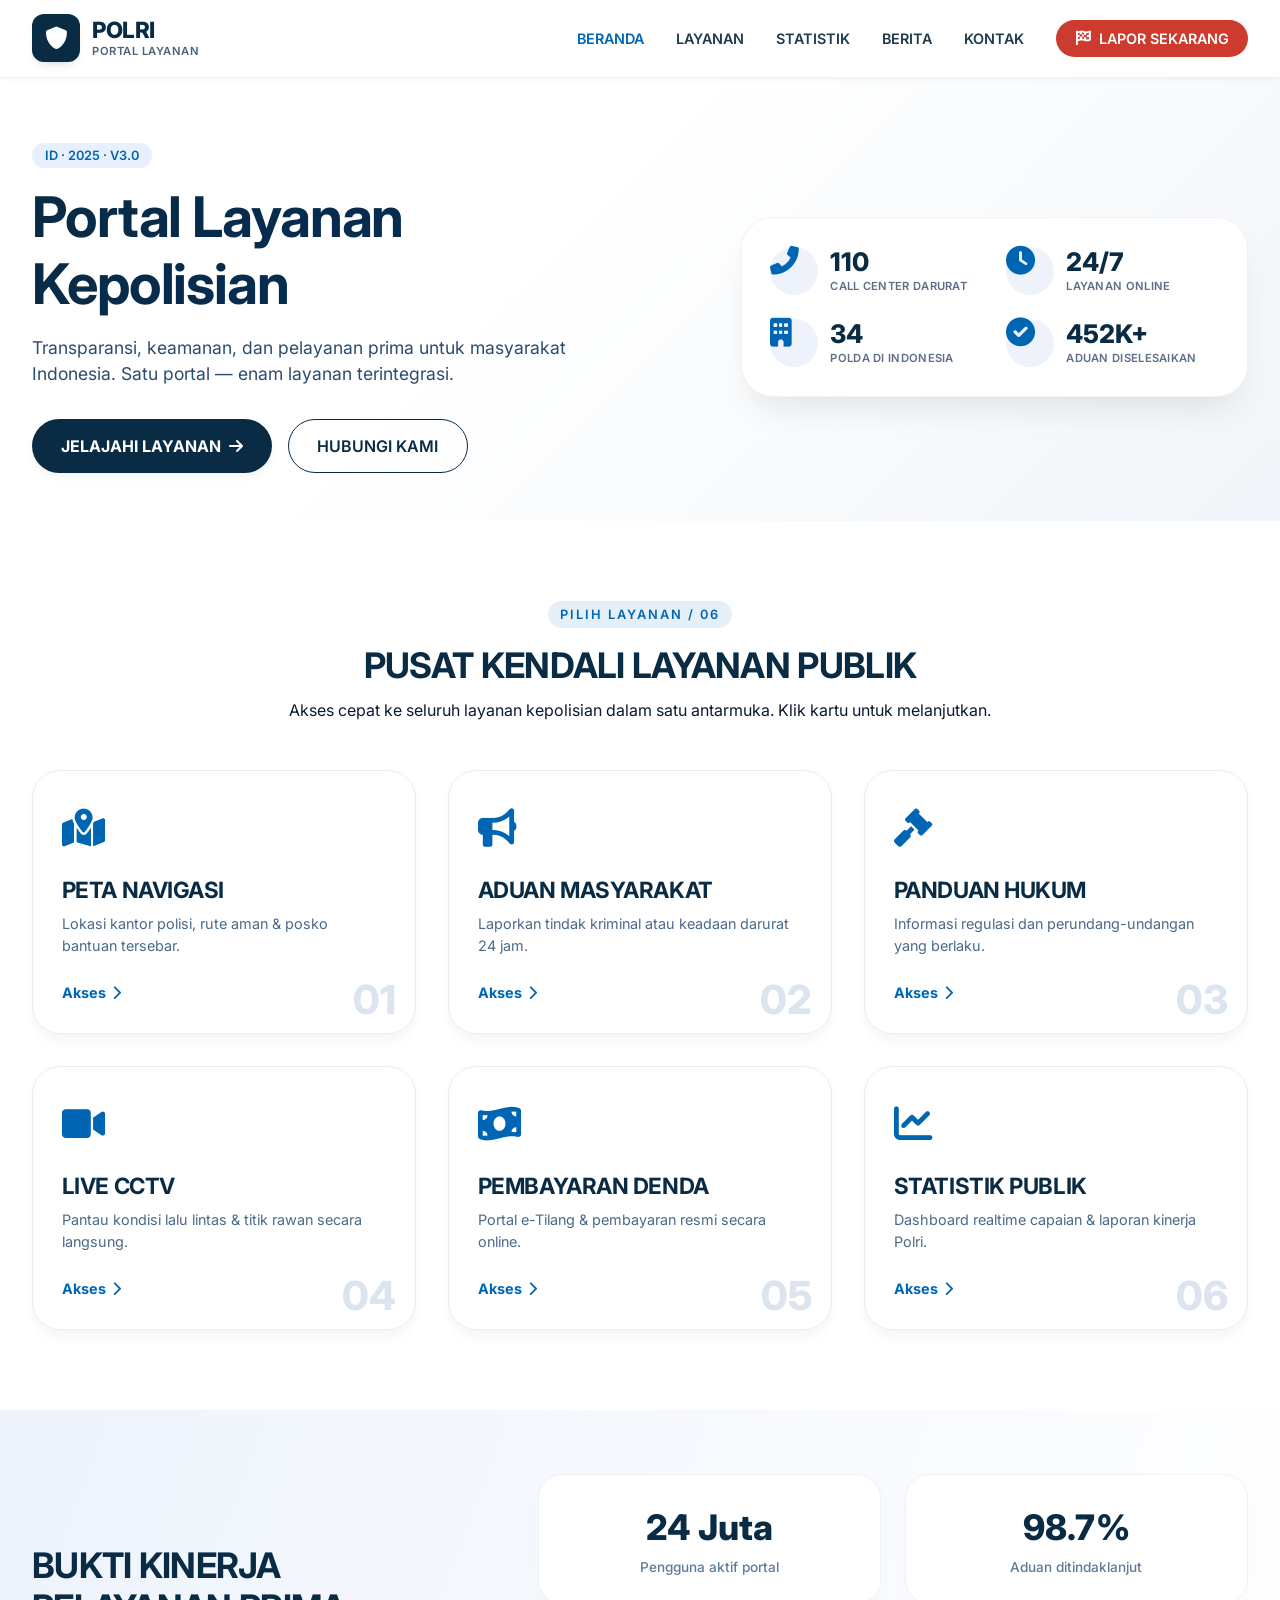
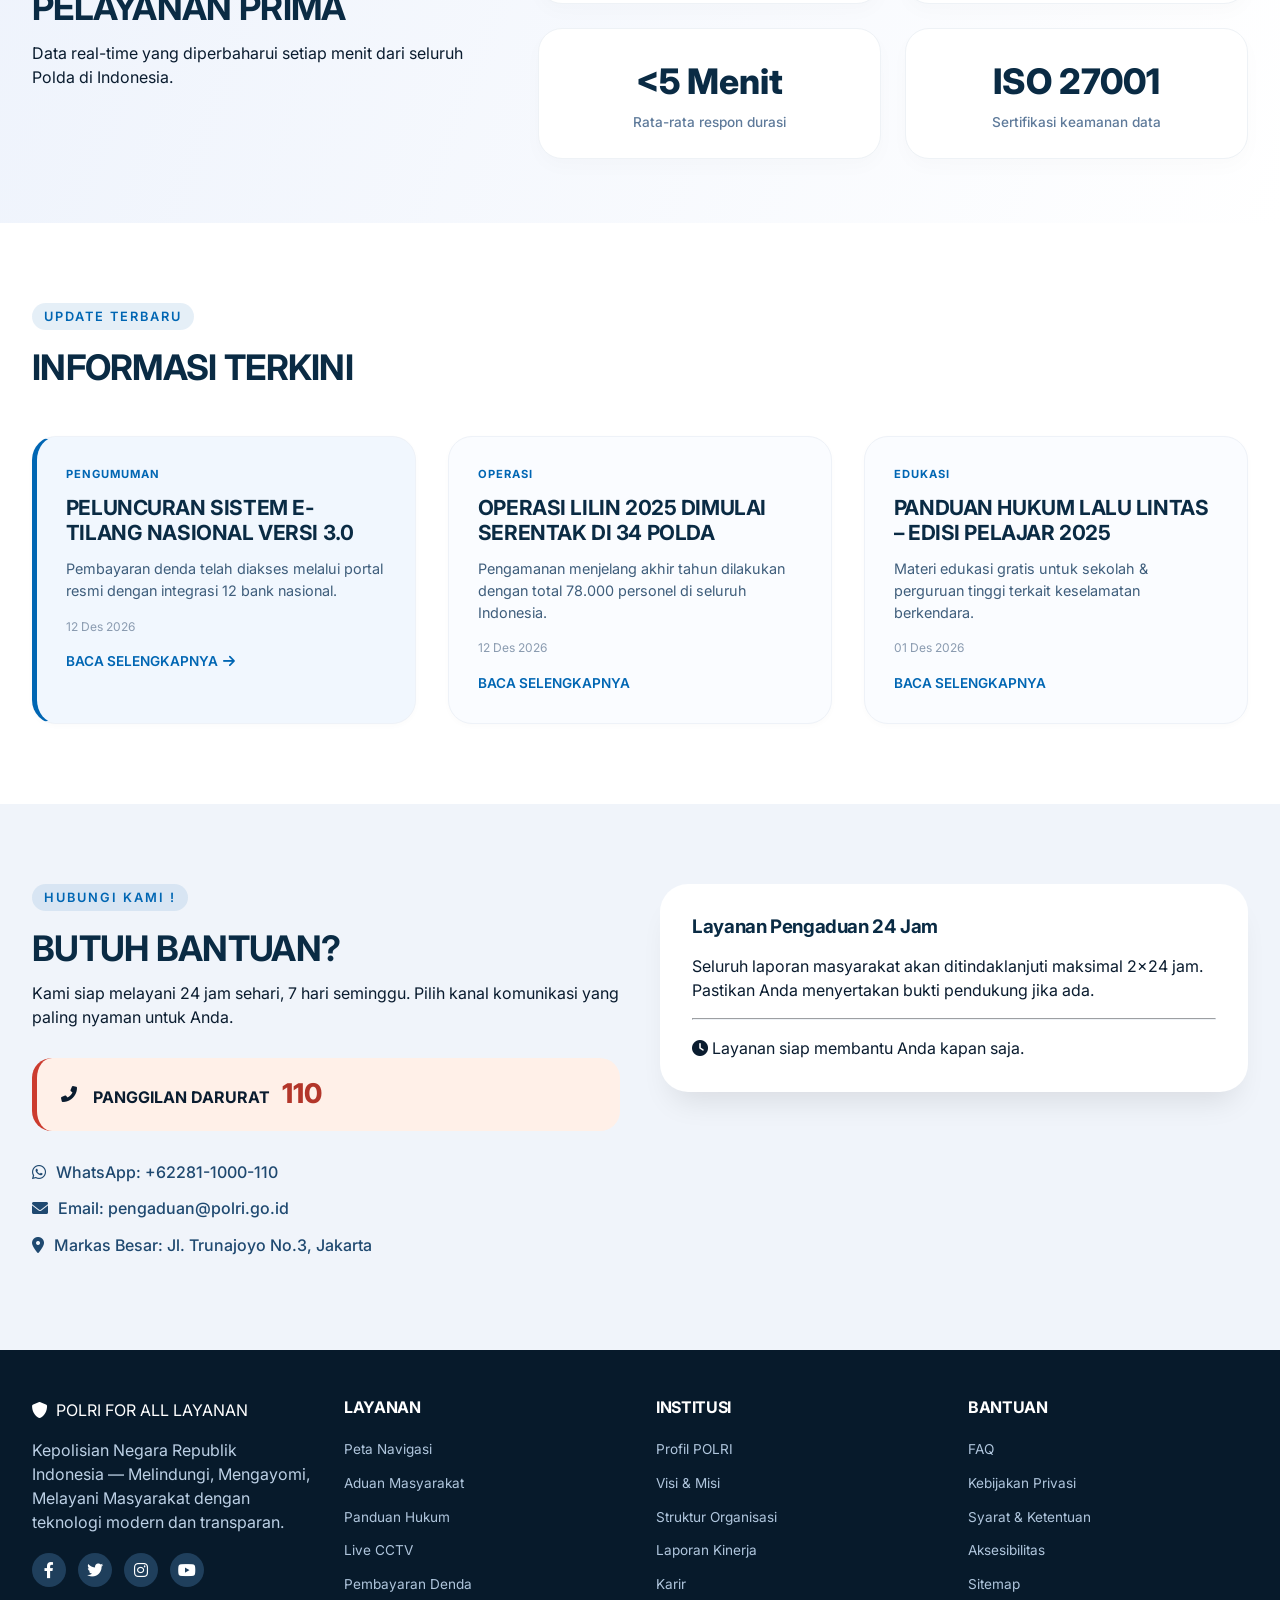
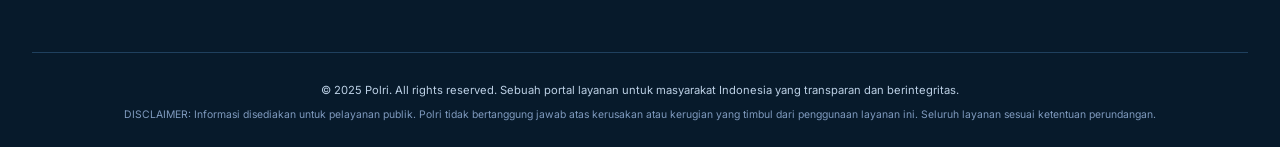
==== index.html @ fb1bad43 "Add files via upload" ====
<!DOCTYPE html>
<html lang="id">
<head>
    <meta charset="UTF-8">
    <meta name="viewport" content="width=device-width, initial-scale=1.0, viewport-fit=cover">
    <title>POLRI | Portal Layanan Publik Terintegrasi</title>
    <link rel="stylesheet" href="style.css">
    <link rel="stylesheet" href="https://cdnjs.cloudflare.com/ajax/libs/font-awesome/6.0.0-beta3/css/all.min.css">
    <link href="https://fonts.googleapis.com/css2?family=Inter:opsz,wght@14..32,300;400;500;600;700;800&family=Plus+Jakarta+Sans:wght@400;500;600;700;800&display=swap" rel="stylesheet">
</head>
<body>
    <div class="bg-glow"></div>

    <!-- HEADER / NAVIGATION -->
    <header class="site-header">
        <div class="container header-container">
            <div class="logo-area">
                <div class="logo-icon">
                    <i class="fas fa-shield-alt"></i>
                </div>
                <div class="logo-text">
                    <span class="polri-title">POLRI</span>
                    <span class="portal-sub">PORTAL LAYANAN</span>
                </div>
            </div>
            <nav class="main-nav">
                <ul class="nav-list">
                    <li><a href="#beranda" class="active">BERANDA</a></li>
                    <li><a href="#layanan">LAYANAN</a></li>
                    <li><a href="#statistik">STATISTIK</a></li>
                    <li><a href="#berita">BERITA</a></li>
                    <li><a href="#kontak">KONTAK</a></li>
                    <li><a href="lapor.html" class="lapor-btn"><i class="fas fa-flag-checkered"></i> LAPOR SEKARANG</a></li>
                </ul>
            </nav>
            <button class="mobile-menu-toggle" aria-label="Toggle navigation">
                <i class="fas fa-bars"></i>
            </button>
        </div>
    </header>

    <!-- HERO SECTION -->
    <section class="hero" id="beranda">
        <div class="container hero-grid">
            <div class="hero-left">
                <span class="hero-badge">ID · 2025 · V3.0</span>
                <h1>Portal Layanan <br>Kepolisian</h1>
                <p class="hero-desc">Transparansi, keamanan, dan pelayanan prima untuk masyarakat Indonesia. Satu portal — enam layanan terintegrasi.</p>
                <div class="hero-buttons">
                    <a href="#layanan" class="btn-primary">JELAJAHI LAYANAN <i class="fas fa-arrow-right"></i></a>
                    <a href="#kontak" class="btn-outline">HUBUNGI KAMI</a>
                </div>
            </div>
            <div class="hero-right">
                <div class="stats-card">
                    <div class="stat-item">
                        <i class="fas fa-phone-alt stat-icon"></i>
                        <div class="stat-info">
                            <span class="stat-value">110</span>
                            <span class="stat-label">CALL CENTER DARURAT</span>
                        </div>
                    </div>
                    <div class="stat-item">
                        <i class="fas fa-clock stat-icon"></i>
                        <div class="stat-info">
                            <span class="stat-value">24/7</span>
                            <span class="stat-label">LAYANAN ONLINE</span>
                        </div>
                    </div>
                    <div class="stat-item">
                        <i class="fas fa-building stat-icon"></i>
                        <div class="stat-info">
                            <span class="stat-value">34</span>
                            <span class="stat-label">POLDA DI INDONESIA</span>
                        </div>
                    </div>
                    <div class="stat-item">
                        <i class="fas fa-check-circle stat-icon"></i>
                        <div class="stat-info">
                            <span class="stat-value">452K+</span>
                            <span class="stat-label">ADUAN DISELESAIKAN</span>
                        </div>
                    </div>
                </div>
            </div>
        </div>
    </section>

    <!-- PUSAT KENDALI LAYANAN -->
    <section class="layanan-kendali" id="layanan">
        <div class="container">
            <div class="section-header">
                <span class="section-badge">PILIH LAYANAN / 06</span>
                <h2>PUSAT KENDALI LAYANAN PUBLIK</h2>
                <p>Akses cepat ke seluruh layanan kepolisian dalam satu antarmuka. Klik kartu untuk melanjutkan.</p>
            </div>
            <div class="cards-grid">
                <div class="service-card">
                    <div class="card-icon"><i class="fas fa-map-marked-alt"></i></div>
                    <h3>PETA NAVIGASI</h3>
                    <p>Lokasi kantor polisi, rute aman & posko bantuan tersebar.</p>
                    <div class="card-number">01</div>
                    <a href="#" class="card-link">Akses <i class="fas fa-chevron-right"></i></a>
                </div>
                <div class="service-card">
                    <div class="card-icon"><i class="fas fa-bullhorn"></i></div>
                    <h3>ADUAN MASYARAKAT</h3>
                    <p>Laporkan tindak kriminal atau keadaan darurat 24 jam.</p>
                    <div class="card-number">02</div>
                    <a href="#" class="card-link">Akses <i class="fas fa-chevron-right"></i></a>
                </div>
                <div class="service-card">
                    <div class="card-icon"><i class="fas fa-gavel"></i></div>
                    <h3>PANDUAN HUKUM</h3>
                    <p>Informasi regulasi dan perundang-undangan yang berlaku.</p>
                    <div class="card-number">03</div>
                    <a href="#" class="card-link">Akses <i class="fas fa-chevron-right"></i></a>
                </div>
                <div class="service-card">
                    <div class="card-icon"><i class="fas fa-video"></i></div>
                    <h3>LIVE CCTV</h3>
                    <p>Pantau kondisi lalu lintas & titik rawan secara langsung.</p>
                    <div class="card-number">04</div>
                    <a href="#" class="card-link">Akses <i class="fas fa-chevron-right"></i></a>
                </div>
                <div class="service-card">
                    <div class="card-icon"><i class="fas fa-money-bill-wave"></i></div>
                    <h3>PEMBAYARAN DENDA</h3>
                    <p>Portal e-Tilang & pembayaran resmi secara online.</p>
                    <div class="card-number">05</div>
                    <a href="#" class="card-link">Akses <i class="fas fa-chevron-right"></i></a>
                </div>
                <div class="service-card">
                    <div class="card-icon"><i class="fas fa-chart-line"></i></div>
                    <h3>STATISTIK PUBLIK</h3>
                    <p>Dashboard realtime capaian & laporan kinerja Polri.</p>
                    <div class="card-number">06</div>
                    <a href="#" class="card-link">Akses <i class="fas fa-chevron-right"></i></a>
                </div>
            </div>
        </div>
    </section>

    <!-- BUKTI KINERJA -->
    <section class="performance-stats" id="statistik">
        <div class="container">
            <div class="perf-wrapper">
                <div class="perf-text">
                    <h2>BUKTI KINERJA <br>PELAYANAN PRIMA</h2>
                    <p>Data real-time yang diperbaharui setiap menit dari seluruh Polda di Indonesia.</p>
                </div>
                <div class="perf-grid">
                    <div class="perf-card">
                        <div class="perf-number">24 Juta</div>
                        <div class="perf-label">Pengguna aktif portal</div>
                    </div>
                    <div class="perf-card">
                        <div class="perf-number">98.7%</div>
                        <div class="perf-label">Aduan ditindaklanjut</div>
                    </div>
                    <div class="perf-card">
                        <div class="perf-number">&lt;5 Menit</div>
                        <div class="perf-label">Rata-rata respon durasi</div>
                    </div>
                    <div class="perf-card">
                        <div class="perf-number">ISO 27001</div>
                        <div class="perf-label">Sertifikasi keamanan data</div>
                    </div>
                </div>
            </div>
        </div>
    </section>

    <!-- INFORMASI TERKINI -->
    <section class="berita-terkini" id="berita">
        <div class="container">
            <div class="section-header left-align">
                <span class="section-badge">UPDATE TERBARU</span>
                <h2>INFORMASI TERKINI</h2>
            </div>
            <div class="berita-grid">
                <div class="berita-card main-berita">
                    <div class="berita-tag">PENGUMUMAN</div>
                    <h3>PELUNCURAN SISTEM E-TILANG NASIONAL VERSI 3.0</h3>
                    <p>Pembayaran denda telah diakses melalui portal resmi dengan integrasi 12 bank nasional.</p>
                    <div class="berita-meta">12 Des 2026</div>
                    <a href="#" class="read-more">BACA SELENGKAPNYA <i class="fas fa-arrow-right"></i></a>
                </div>
                <div class="berita-card">
                    <div class="berita-tag">OPERASI</div>
                    <h3>OPERASI LILIN 2025 DIMULAI SERENTAK DI 34 POLDA</h3>
                    <p>Pengamanan menjelang akhir tahun dilakukan dengan total 78.000 personel di seluruh Indonesia.</p>
                    <div class="berita-meta">12 Des 2026</div>
                    <a href="#" class="read-more">BACA SELENGKAPNYA</a>
                </div>
                <div class="berita-card">
                    <div class="berita-tag">EDUKASI</div>
                    <h3>PANDUAN HUKUM LALU LINTAS – EDISI PELAJAR 2025</h3>
                    <p>Materi edukasi gratis untuk sekolah & perguruan tinggi terkait keselamatan berkendara.</p>
                    <div class="berita-meta">01 Des 2026</div>
                    <a href="#" class="read-more">BACA SELENGKAPNYA</a>
                </div>
            </div>
        </div>
    </section>

    <!-- KONTAK / HUBUNGI KAMI -->
    <section class="kontak-help" id="kontak">
        <div class="container">
            <div class="kontak-wrapper">
                <div class="kontak-left">
                    <span class="section-badge">HUBUNGI KAMI !</span>
                    <h2>BUTUH BANTUAN?</h2>
                    <p>Kami siap melayani 24 jam sehari, 7 hari seminggu. Pilih kanal komunikasi yang paling nyaman untuk Anda.</p>
                    <div class="emergency-box">
                        <i class="fas fa-phone-alt"></i>
                        <div>
                            <strong>PANGGILAN DARURAT</strong>
                            <span class="emergency-number">110</span>
                        </div>
                    </div>
                    <div class="contact-list">
                        <div><i class="fab fa-whatsapp"></i> WhatsApp: +62281-1000-110</div>
                        <div><i class="fas fa-envelope"></i> Email: pengaduan@polri.go.id</div>
                        <div><i class="fas fa-map-marker-alt"></i> Markas Besar: Jl. Trunajoyo No.3, Jakarta</div>
                    </div>
                </div>
                <div class="kontak-right">
                    <div style="background: white; border-radius: 28px; padding: 2rem; box-shadow: 0 20px 30px -12px rgba(0,0,0,0.1);">
                        <h3 style="margin-bottom: 1rem; color: #0a2b44;">Layanan Pengaduan 24 Jam</h3>
                        <p>Seluruh laporan masyarakat akan ditindaklanjuti maksimal 2x24 jam. Pastikan Anda menyertakan bukti pendukung jika ada.</p>
                        <hr style="margin: 1rem 0; border-color: #eef2f6;">
                        <p><i class="fas fa-clock"></i> Layanan siap membantu Anda kapan saja.</p>
                    </div>
                </div>
            </div>
        </div>
    </section>

    <!-- FOOTER -->
    <footer class="site-footer">
        <div class="container">
            <div class="footer-grid">
                <div class="footer-col">
                    <div class="footer-logo">
                        <i class="fas fa-shield-alt"></i>
                        <span>POLRI <span class="thin">FOR ALL LAYANAN</span></span>
                    </div>
                    <p>Kepolisian Negara Republik Indonesia — Melindungi, Mengayomi, Melayani Masyarakat dengan teknologi modern dan transparan.</p>
                    <div class="social-icons">
                        <a href="#"><i class="fab fa-facebook-f"></i></a>
                        <a href="#"><i class="fab fa-twitter"></i></a>
                        <a href="#"><i class="fab fa-instagram"></i></a>
                        <a href="#"><i class="fab fa-youtube"></i></a>
                    </div>
                </div>
                <div class="footer-col">
                    <h4>LAYANAN</h4>
                    <ul>
                        <li><a href="#">Peta Navigasi</a></li>
                        <li><a href="#">Aduan Masyarakat</a></li>
                        <li><a href="#">Panduan Hukum</a></li>
                        <li><a href="#">Live CCTV</a></li>
                        <li><a href="#">Pembayaran Denda</a></li>
                    </ul>
                </div>
                <div class="footer-col">
                    <h4>INSTITUSI</h4>
                    <ul>
                        <li><a href="#">Profil POLRI</a></li>
                        <li><a href="#">Visi & Misi</a></li>
                        <li><a href="#">Struktur Organisasi</a></li>
                        <li><a href="#">Laporan Kinerja</a></li>
                        <li><a href="#">Karir</a></li>
                    </ul>
                </div>
                <div class="footer-col">
                    <h4>BANTUAN</h4>
                    <ul>
                        <li><a href="#">FAQ</a></li>
                        <li><a href="#">Kebijakan Privasi</a></li>
                        <li><a href="#">Syarat & Ketentuan</a></li>
                        <li><a href="#">Aksesibilitas</a></li>
                        <li><a href="#">Sitemap</a></li>
                    </ul>
                </div>
            </div>
            <div class="footer-bottom">
                <p>© 2025 Polri. All rights reserved. Sebuah portal layanan untuk masyarakat Indonesia yang transparan dan berintegritas.</p>
                <p class="disclaimer">DISCLAIMER: Informasi disediakan untuk pelayanan publik. Polri tidak bertanggung jawab atas kerusakan atau kerugian yang timbul dari penggunaan layanan ini. Seluruh layanan sesuai ketentuan perundangan.</p>
            </div>
        </div>
    </footer>

    <script src="script.js"></script>
</body>
</html>
---- style.css ----
/* ===== RESET & GLOBAL ===== */
* {
    margin: 0;
    padding: 0;
    box-sizing: border-box;
}

body {
    font-family: 'Inter', 'Plus Jakarta Sans', sans-serif;
    background: #f6f9fc;
    color: #0a1c2f;
    line-height: 1.5;
    overflow-x: hidden;
}

.container {
    max-width: 1280px;
    margin: 0 auto;
    padding: 0 32px;
}

.bg-glow {
    position: fixed;
    top: 0;
    left: 0;
    width: 100%;
    height: 100%;
    background: radial-gradient(circle at 10% 20%, rgba(0, 70, 140, 0.03) 0%, rgba(0, 0, 0, 0) 70%);
    pointer-events: none;
    z-index: -1;
}

/* ===== TYPOGRAPHY ===== */
h1, h2, h3, h4 {
    font-weight: 700;
    line-height: 1.2;
    letter-spacing: -0.02em;
}

h1 {
    font-size: 3.5rem;
    margin-bottom: 1rem;
    background: linear-gradient(135deg, #0a2b44, #002c5f);
    -webkit-background-clip: text;
    background-clip: text;
    color: transparent;
}

h2 {
    font-size: 2.2rem;
    margin-bottom: 0.75rem;
    color: #0a2b44;
}

.section-badge {
    font-size: 0.8rem;
    font-weight: 600;
    text-transform: uppercase;
    letter-spacing: 2px;
    color: #0066b3;
    background: rgba(0, 102, 179, 0.1);
    padding: 0.25rem 0.75rem;
    border-radius: 30px;
    display: inline-block;
    margin-bottom: 1rem;
}

/* ===== HEADER ===== */
.site-header {
    background: rgba(255, 255, 255, 0.96);
    backdrop-filter: blur(12px);
    box-shadow: 0 1px 3px rgba(0, 0, 0, 0.03), 0 2px 8px rgba(0, 0, 0, 0.02);
    position: sticky;
    top: 0;
    z-index: 100;
    border-bottom: 1px solid rgba(0, 0, 0, 0.05);
}

.header-container {
    display: flex;
    justify-content: space-between;
    align-items: center;
    padding: 0.9rem 32px;
    flex-wrap: wrap;
}

.logo-area {
    display: flex;
    align-items: center;
    gap: 12px;
}

.logo-icon {
    background: #0a2b44;
    width: 48px;
    height: 48px;
    border-radius: 12px;
    display: flex;
    align-items: center;
    justify-content: center;
    color: white;
    font-size: 1.4rem;
    box-shadow: 0 6px 12px -6px rgba(0, 0, 0, 0.2);
}

.logo-text {
    display: flex;
    flex-direction: column;
}

.polri-title {
    font-weight: 800;
    font-size: 1.4rem;
    letter-spacing: -0.5px;
    color: #0a2b44;
    line-height: 1.2;
}

.portal-sub {
    font-size: 0.7rem;
    font-weight: 600;
    color: #4a627a;
    letter-spacing: 0.5px;
}

.main-nav .nav-list {
    display: flex;
    gap: 2rem;
    list-style: none;
    align-items: center;
}

.main-nav .nav-list li a {
    text-decoration: none;
    font-weight: 600;
    font-size: 0.9rem;
    color: #1f3b4c;
    transition: 0.2s;
}

.main-nav .nav-list li a:hover, 
.main-nav .nav-list li a.active {
    color: #0066b3;
}

.lapor-btn {
    background: #cc3b2e;
    color: white !important;
    padding: 0.5rem 1.2rem;
    border-radius: 30px;
    display: flex;
    align-items: center;
    gap: 8px;
    transition: 0.2s;
}

.lapor-btn:hover {
    background: #a02c21;
    transform: translateY(-2px);
}

.mobile-menu-toggle {
    display: none;
    background: none;
    border: none;
    font-size: 1.6rem;
    cursor: pointer;
    color: #0a2b44;
}

/* ===== HERO SECTION ===== */
.hero {
    padding: 4rem 0 3rem;
    background: linear-gradient(135deg, #ffffff 40%, #f1f5f9 100%);
}

.hero-grid {
    display: flex;
    align-items: center;
    justify-content: space-between;
    gap: 2rem;
    flex-wrap: wrap;
}

.hero-left {
    flex: 1.2;
}

.hero-badge {
    font-size: 0.8rem;
    color: #0066b3;
    background: #e8f0fe;
    padding: 0.2rem 0.8rem;
    border-radius: 30px;
    font-weight: 600;
    display: inline-block;
    margin-bottom: 1rem;
}

.hero-desc {
    font-size: 1.1rem;
    color: #2c4c6e;
    max-width: 90%;
    margin-bottom: 2rem;
}

.hero-buttons {
    display: flex;
    gap: 1rem;
    flex-wrap: wrap;
}

.btn-primary {
    background: #0a2b44;
    color: white;
    border: none;
    padding: 0.9rem 1.8rem;
    border-radius: 40px;
    font-weight: 700;
    text-decoration: none;
    display: inline-flex;
    align-items: center;
    gap: 8px;
    transition: all 0.2s ease;
    box-shadow: 0 4px 8px rgba(0, 0, 0, 0.05);
    cursor: pointer;
}

.btn-primary:hover {
    background: #004070;
    transform: translateY(-2px);
    box-shadow: 0 12px 20px -10px rgba(0, 67, 117, 0.3);
}

.btn-outline {
    background: transparent;
    border: 1.5px solid #0a2b44;
    color: #0a2b44;
    padding: 0.85rem 1.8rem;
    border-radius: 40px;
    font-weight: 600;
    text-decoration: none;
    transition: 0.2s;
    cursor: pointer;
}

.btn-outline:hover {
    background: #0a2b44;
    color: white;
}

.hero-right {
    flex: 0.9;
}

.stats-card {
    background: white;
    border-radius: 32px;
    padding: 1.8rem;
    box-shadow: 0 20px 35px -12px rgba(0, 0, 0, 0.1);
    border: 1px solid rgba(0, 0, 0, 0.05);
    display: grid;
    grid-template-columns: 1fr 1fr;
    gap: 1.5rem;
}

.stat-item {
    display: flex;
    align-items: center;
    gap: 12px;
}

.stat-icon {
    font-size: 1.8rem;
    color: #0066b3;
    background: #eef2fa;
    width: 48px;
    height: 48px;
    border-radius: 60px;
    display: flex;
    align-items: center;
    justify-content: center;
}

.stat-info {
    display: flex;
    flex-direction: column;
}

.stat-value {
    font-size: 1.6rem;
    font-weight: 800;
    color: #0a2b44;
    line-height: 1.2;
}

.stat-label {
    font-size: 0.7rem;
    font-weight: 600;
    color: #5c6f87;
    letter-spacing: 0.3px;
}

/* ===== LAYANAN KENDALI ===== */
.layanan-kendali {
    padding: 5rem 0;
    background: #fff;
}

.section-header {
    text-align: center;
    margin-bottom: 3rem;
}

.cards-grid {
    display: grid;
    grid-template-columns: repeat(auto-fill, minmax(320px, 1fr));
    gap: 2rem;
}

.service-card {
    background: #ffffff;
    border-radius: 28px;
    padding: 1.8rem;
    box-shadow: 0 6px 14px rgba(0, 0, 0, 0.02), 0 10px 20px -5px rgba(0, 0, 0, 0.03);
    transition: all 0.25s ease;
    border: 1px solid #e9edf2;
    position: relative;
    overflow: hidden;
    cursor: pointer;
}

.service-card:hover {
    transform: translateY(-6px);
    box-shadow: 0 24px 36px -12px rgba(0, 0, 0, 0.15);
    border-color: #cddfed;
}

.card-icon {
    font-size: 2.4rem;
    color: #0066b3;
    margin-bottom: 1.2rem;
}

.service-card h3 {
    font-size: 1.4rem;
    margin-bottom: 0.6rem;
    color: #0a2b44;
}

.service-card p {
    color: #4b6a8a;
    font-size: 0.9rem;
    margin-bottom: 1.5rem;
}

.card-number {
    font-size: 2.5rem;
    font-weight: 800;
    color: #dce5ef;
    position: absolute;
    bottom: 0.8rem;
    right: 1.2rem;
    line-height: 1;
    pointer-events: none;
}

.card-link {
    font-weight: 700;
    text-decoration: none;
    color: #0066b3;
    font-size: 0.9rem;
    display: inline-flex;
    align-items: center;
    gap: 6px;
}

/* ===== PERFORMANCE STATS ===== */
.performance-stats {
    background: linear-gradient(110deg, #eef3fc 0%, #ffffff 100%);
    padding: 4rem 0;
}

.perf-wrapper {
    display: flex;
    justify-content: space-between;
    align-items: center;
    flex-wrap: wrap;
    gap: 2rem;
}

.perf-text {
    flex: 1;
}

.perf-grid {
    flex: 1.5;
    display: grid;
    grid-template-columns: repeat(2, 1fr);
    gap: 1.5rem;
}

.perf-card {
    background: white;
    border-radius: 24px;
    padding: 1.6rem;
    text-align: center;
    box-shadow: 0 8px 20px rgba(0, 0, 0, 0.02);
    border: 1px solid #eef2f6;
    transition: transform 0.2s;
}

.perf-card:hover {
    transform: translateY(-4px);
}

.perf-number {
    font-size: 2.2rem;
    font-weight: 800;
    color: #0a2b44;
    margin-bottom: 0.25rem;
}

.perf-label {
    font-size: 0.85rem;
    color: #5e7a9a;
    font-weight: 500;
}

/* ===== BERITA TERKINI ===== */
.berita-terkini {
    padding: 5rem 0;
    background: #ffffff;
}

.left-align {
    text-align: left;
}

.berita-grid {
    display: grid;
    grid-template-columns: repeat(auto-fit, minmax(300px, 1fr));
    gap: 2rem;
}

.berita-card {
    background: #fafcff;
    border-radius: 24px;
    padding: 1.8rem;
    transition: 0.2s;
    border: 1px solid #eef2f8;
    box-shadow: 0 2px 6px rgba(0, 0, 0, 0.02);
}

.berita-card.main-berita {
    background: #f1f7fe;
    border-left: 5px solid #0066b3;
}

.berita-tag {
    font-size: 0.7rem;
    font-weight: 700;
    color: #0066b3;
    text-transform: uppercase;
    margin-bottom: 0.8rem;
    letter-spacing: 1px;
}

.berita-card h3 {
    font-size: 1.3rem;
    margin-bottom: 0.8rem;
    color: #0a2b44;
}

.berita-desc, .berita-card p {
    color: #3f5e7c;
    font-size: 0.9rem;
    margin-bottom: 1rem;
}

.berita-meta {
    font-size: 0.75rem;
    color: #8a9bb0;
    margin: 1rem 0 0.8rem;
}

.read-more {
    font-weight: 600;
    font-size: 0.85rem;
    text-decoration: none;
    color: #0066b3;
    display: inline-flex;
    align-items: center;
    gap: 5px;
    cursor: pointer;
}

/* ===== KONTAK ===== */
.kontak-help {
    padding: 5rem 0;
    background: #f0f4fa;
}

.kontak-wrapper {
    display: grid;
    grid-template-columns: 1fr 1fr;
    gap: 2.5rem;
    align-items: start;
}

.emergency-box {
    background: #fff0e8;
    border-radius: 20px;
    padding: 1rem 1.5rem;
    display: flex;
    align-items: center;
    gap: 1rem;
    margin: 1.8rem 0;
    border-left: 5px solid #cc3b2e;
    cursor: pointer;
}

.emergency-number {
    font-size: 1.7rem;
    font-weight: 800;
    color: #b3362a;
    margin-left: 0.5rem;
}

.contact-list div {
    margin: 0.8rem 0;
    font-weight: 500;
    display: flex;
    align-items: center;
    gap: 10px;
    color: #1f4970;
}

/* ===== FOOTER ===== */
.site-footer {
    background: #071a2b;
    color: #bcd0e5;
    padding: 3rem 0 1.5rem;
}

.footer-grid {
    display: grid;
    grid-template-columns: repeat(auto-fit, minmax(180px, 1fr));
    gap: 2rem;
    margin-bottom: 3rem;
}

.footer-col h4 {
    color: white;
    font-size: 1rem;
    margin-bottom: 1.2rem;
    font-weight: 700;
}

.footer-col ul {
    list-style: none;
}

.footer-col ul li {
    margin-bottom: 0.6rem;
}

.footer-col ul li a {
    color: #b0c6dd;
    text-decoration: none;
    font-size: 0.85rem;
    transition: 0.2s;
}

.footer-col ul li a:hover {
    color: white;
    padding-left: 4px;
}

.footer-logo {
    display: flex;
    align-items: center;
    gap: 8px;
    margin-bottom: 1rem;
    color: white;
}

.social-icons {
    margin-top: 1.2rem;
    display: flex;
    gap: 12px;
}

.social-icons a {
    background: #1f3f5c;
    width: 34px;
    height: 34px;
    border-radius: 30px;
    display: inline-flex;
    align-items: center;
    justify-content: center;
    color: white;
    transition: 0.2s;
    text-decoration: none;
}

.social-icons a:hover {
    background: #0066b3;
}

.footer-bottom {
    text-align: center;
    font-size: 0.7rem;
    border-top: 1px solid #1f405e;
    padding-top: 1.8rem;
    margin-top: 1rem;
}

.disclaimer {
    font-size: 0.65rem;
    color: #7f9abe;
    margin-top: 0.5rem;
}

/* ===== RESPONSIVE ===== */
@media (max-width: 1024px) {
    .hero-grid {
        flex-direction: column;
    }
    .hero-left, .hero-right {
        width: 100%;
    }
    .stats-card {
        max-width: 500px;
        margin: 0 auto;
    }
    .kontak-wrapper {
        grid-template-columns: 1fr;
    }
    .perf-wrapper {
        flex-direction: column;
        text-align: center;
    }
}

@media (max-width: 768px) {
    .container {
        padding: 0 20px;
    }
    h1 {
        font-size: 2.4rem;
    }
    h2 {
        font-size: 1.8rem;
    }
    .main-nav .nav-list {
        display: none;
        flex-direction: column;
        background: white;
        position: absolute;
        top: 70px;
        left: 0;
        width: 100%;
        padding: 1.5rem;
        box-shadow: 0 12px 20px rgba(0, 0, 0, 0.1);
        gap: 1rem;
        border-radius: 0 0 24px 24px;
        z-index: 99;
    }
    .main-nav .nav-list.show {
        display: flex;
    }
    .mobile-menu-toggle {
        display: block;
    }
    .cards-grid {
        grid-template-columns: 1fr;
    }
    .perf-grid {
        grid-template-columns: 1fr;
    }
    .berita-grid {
        grid-template-columns: 1fr;
    }
    .hero-buttons {
        flex-direction: column;
        align-items: stretch;
    }
    .btn-primary, .btn-outline {
        text-align: center;
        justify-content: center;
    }
}
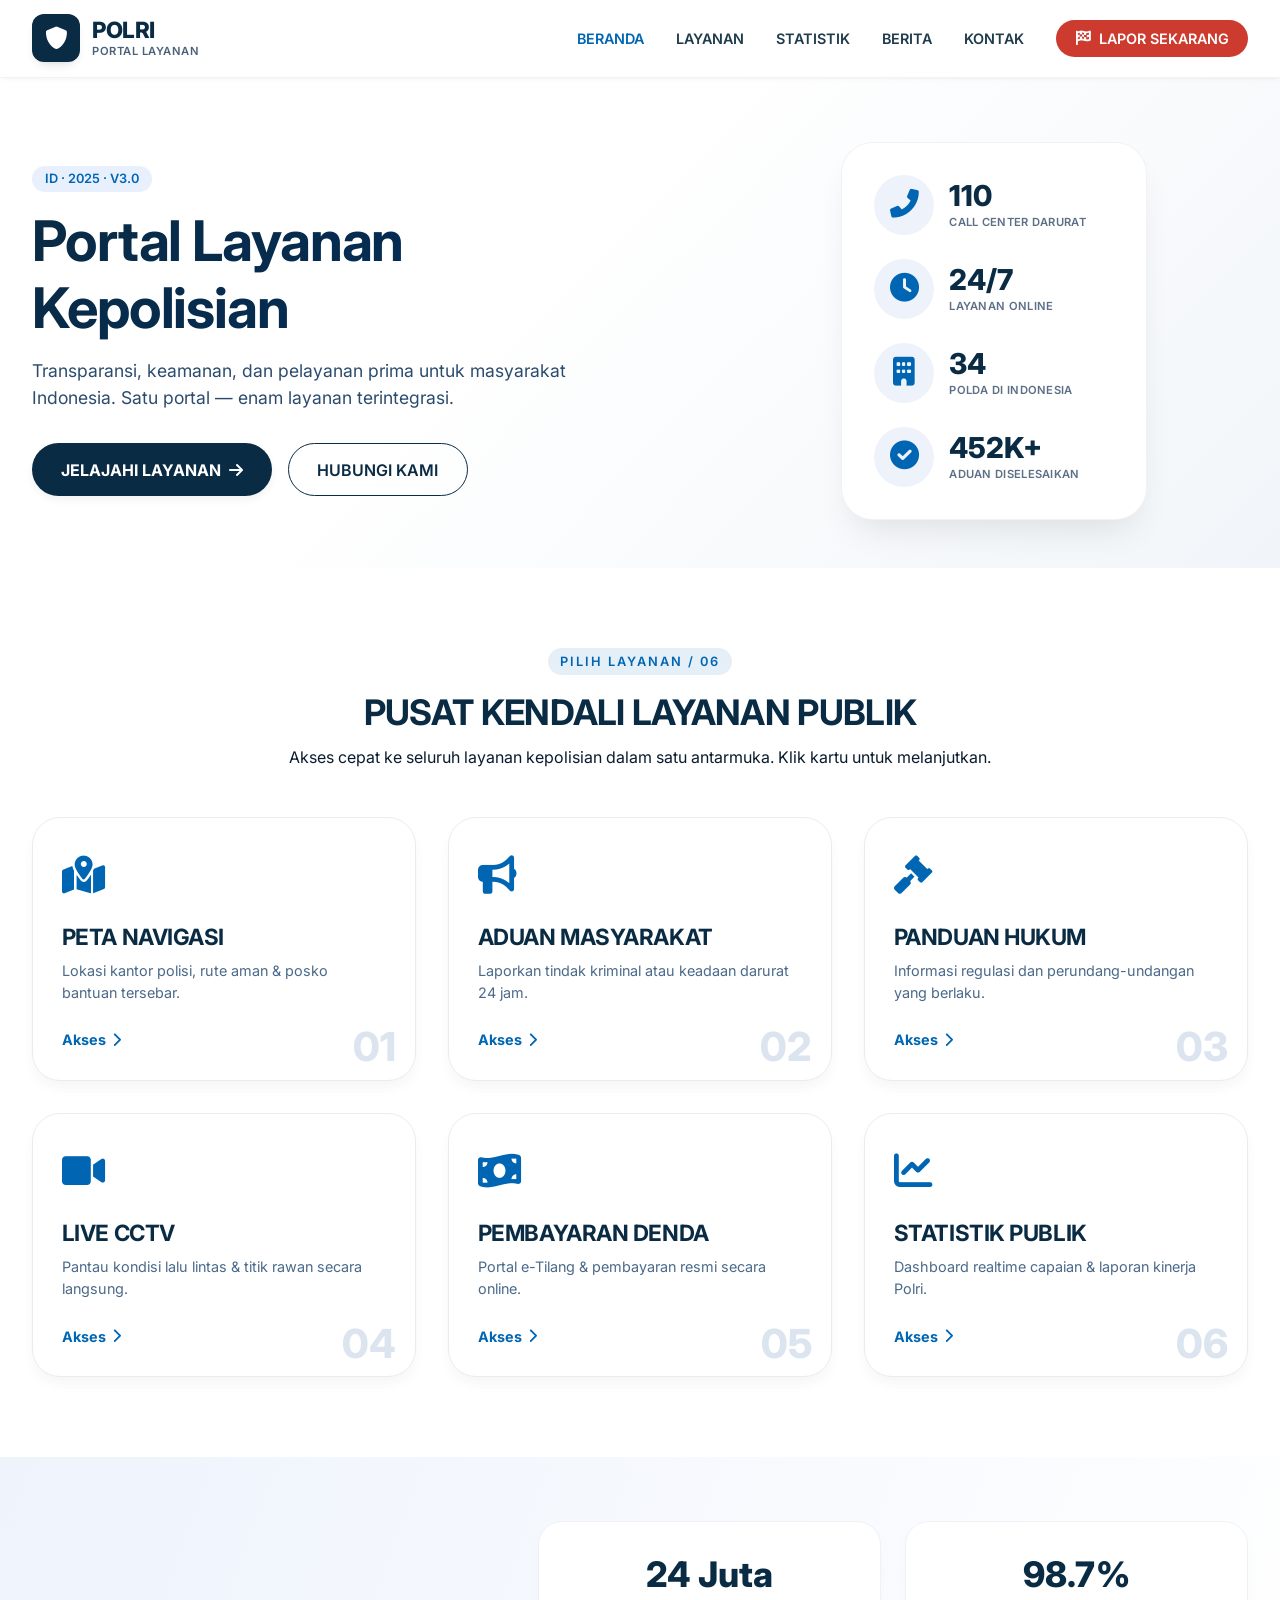
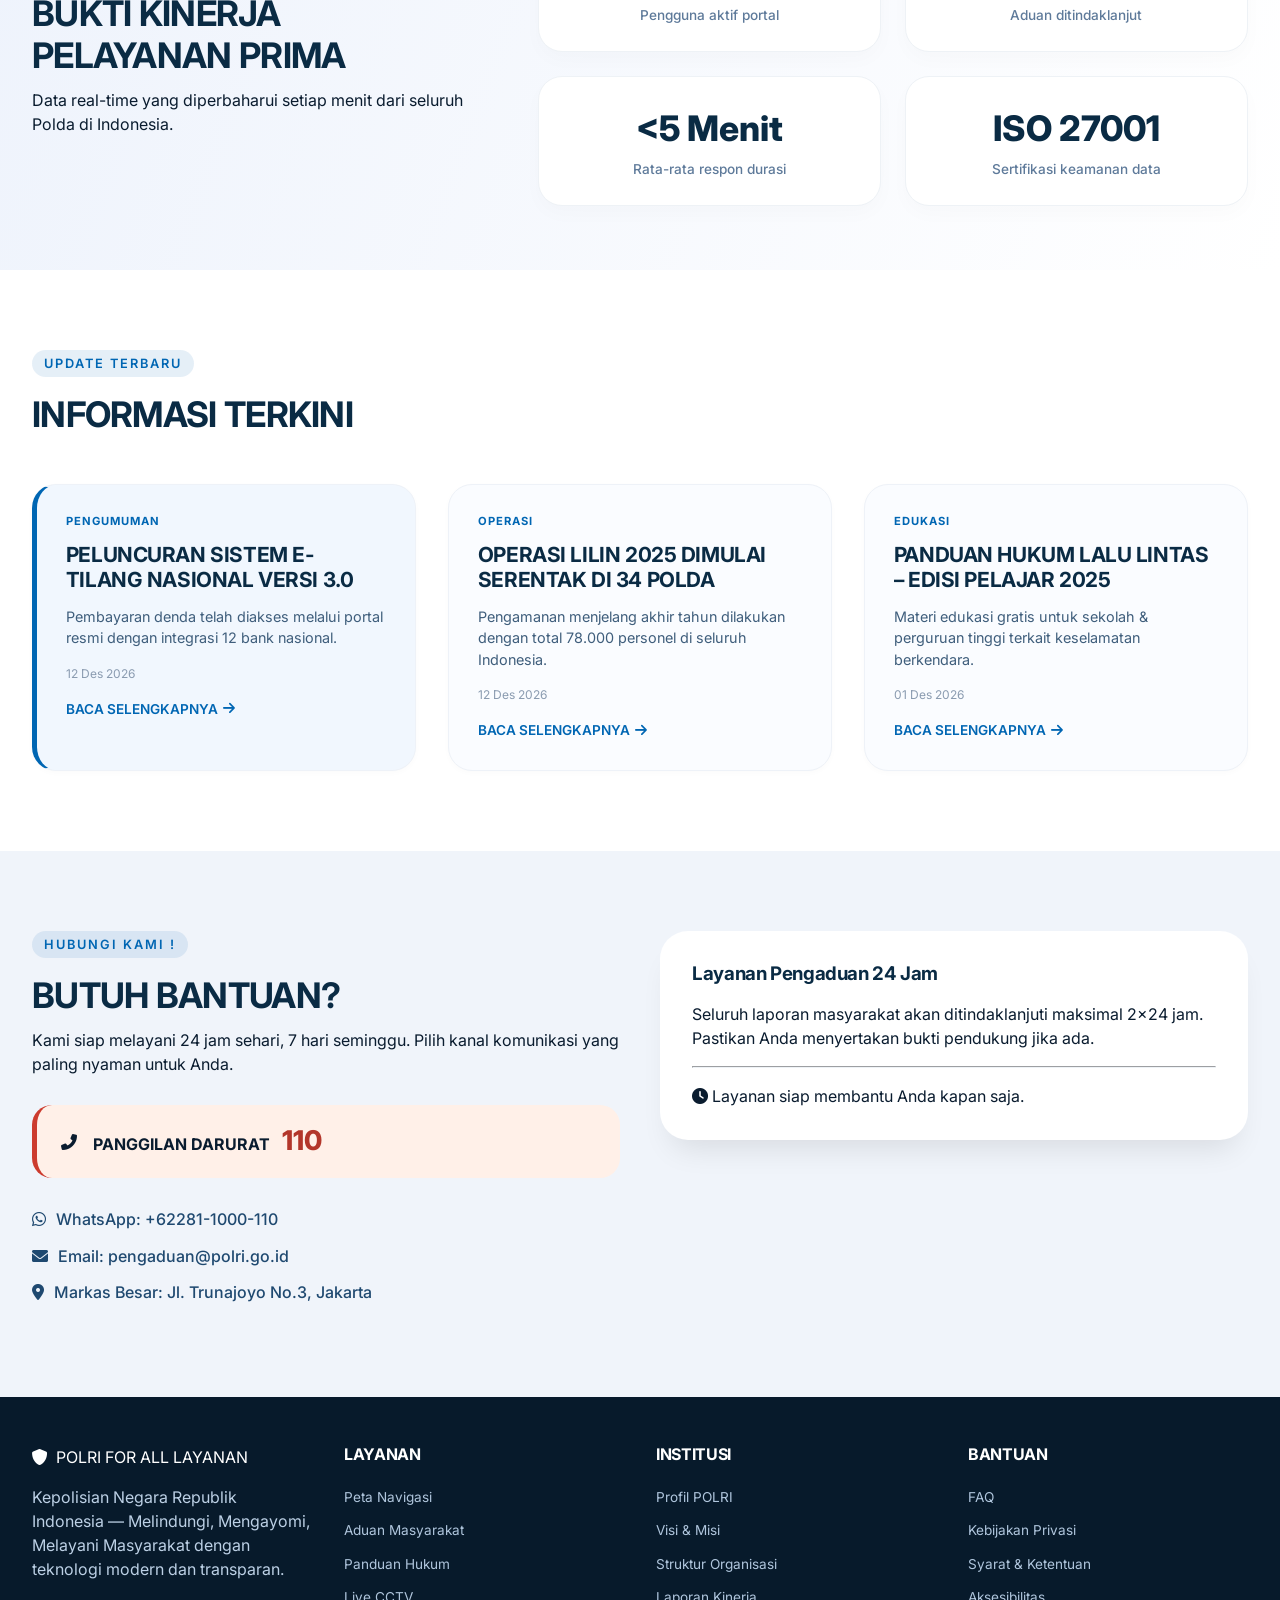
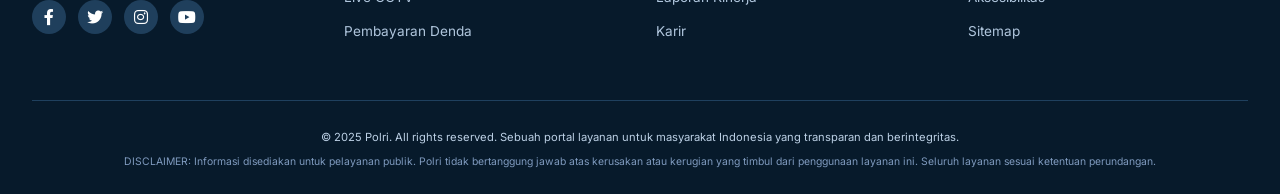
==== commit c1efb9e4: "update" ====
--- a/index.html
+++ b/index.html
@@ -54,28 +54,36 @@
             <div class="hero-right">
                 <div class="stats-card">
                     <div class="stat-item">
-                        <i class="fas fa-phone-alt stat-icon"></i>
+                        <div class="stat-icon">
+                            <i class="fas fa-phone-alt"></i>
+                        </div>
                         <div class="stat-info">
                             <span class="stat-value">110</span>
                             <span class="stat-label">CALL CENTER DARURAT</span>
                         </div>
                     </div>
                     <div class="stat-item">
-                        <i class="fas fa-clock stat-icon"></i>
+                        <div class="stat-icon">
+                            <i class="fas fa-clock"></i>
+                        </div>
                         <div class="stat-info">
                             <span class="stat-value">24/7</span>
                             <span class="stat-label">LAYANAN ONLINE</span>
                         </div>
                     </div>
                     <div class="stat-item">
-                        <i class="fas fa-building stat-icon"></i>
+                        <div class="stat-icon">
+                            <i class="fas fa-building"></i>
+                        </div>
                         <div class="stat-info">
                             <span class="stat-value">34</span>
                             <span class="stat-label">POLDA DI INDONESIA</span>
                         </div>
                     </div>
                     <div class="stat-item">
-                        <i class="fas fa-check-circle stat-icon"></i>
+                        <div class="stat-icon">
+                            <i class="fas fa-check-circle"></i>
+                        </div>
                         <div class="stat-info">
                             <span class="stat-value">452K+</span>
                             <span class="stat-label">ADUAN DISELESAIKAN</span>
@@ -96,7 +104,9 @@
             </div>
             <div class="cards-grid">
                 <div class="service-card">
-                    <div class="card-icon"><i class="fas fa-map-marked-alt"></i></div>
+                    <div class="card-icon">
+                        <i class="fas fa-map-marked-alt"></i>
+                    </div>
                     <h3>PETA NAVIGASI</h3>
                     <p>Lokasi kantor polisi, rute aman & posko bantuan tersebar.</p>
                     <div class="card-number">01</div>
@@ -184,21 +194,21 @@
                     <h3>PELUNCURAN SISTEM E-TILANG NASIONAL VERSI 3.0</h3>
                     <p>Pembayaran denda telah diakses melalui portal resmi dengan integrasi 12 bank nasional.</p>
                     <div class="berita-meta">12 Des 2026</div>
-                    <a href="#" class="read-more">BACA SELENGKAPNYA <i class="fas fa-arrow-right"></i></a>
+                    <a href="#" class="read-more need-login">BACA SELENGKAPNYA <i class="fas fa-arrow-right"></i></a>
                 </div>
                 <div class="berita-card">
                     <div class="berita-tag">OPERASI</div>
                     <h3>OPERASI LILIN 2025 DIMULAI SERENTAK DI 34 POLDA</h3>
                     <p>Pengamanan menjelang akhir tahun dilakukan dengan total 78.000 personel di seluruh Indonesia.</p>
                     <div class="berita-meta">12 Des 2026</div>
-                    <a href="#" class="read-more">BACA SELENGKAPNYA</a>
+                    <a href="#" class="read-more need-login">BACA SELENGKAPNYA <i class="fas fa-arrow-right"></i></a>
                 </div>
                 <div class="berita-card">
                     <div class="berita-tag">EDUKASI</div>
                     <h3>PANDUAN HUKUM LALU LINTAS – EDISI PELAJAR 2025</h3>
                     <p>Materi edukasi gratis untuk sekolah & perguruan tinggi terkait keselamatan berkendara.</p>
                     <div class="berita-meta">01 Des 2026</div>
-                    <a href="#" class="read-more">BACA SELENGKAPNYA</a>
+                    <a href="#" class="read-more need-login">BACA SELENGKAPNYA <i class="fas fa-arrow-right"></i></a>
                 </div>
             </div>
         </div>
@@ -291,6 +301,34 @@
             </div>
         </div>
     </footer>
+    <!-- LOGIN REQUIRED MODAL -->
+<div class="login-popup" id="loginPopup">
+    <div class="popup-box">
+
+        <div class="popup-icon">
+            <i class="fas fa-lock"></i>
+        </div>
+
+        <h3>Akses Dibatasi</h3>
+
+        <p>
+            Anda harus login terlebih dahulu untuk mengakses layanan ini.
+        </p>
+
+        <div class="popup-buttons">
+
+            <button class="popup-close" onclick="closePopup()">
+                Tutup
+            </button>
+
+            <a href="login.html" class="popup-login">
+                Login
+            </a>
+
+        </div>
+
+    </div>
+</div>
 
     <script src="script.js"></script>
 </body>
--- a/style.css
+++ b/style.css
@@ -251,44 +251,56 @@
 
 .hero-right {
     flex: 0.9;
-}
-
+    display: flex;
+    justify-content: center;
+}
+
+/* PERBAIKAN UTAMA: STATS CARD JADI RAPIH */
 .stats-card {
     background: white;
     border-radius: 32px;
-    padding: 1.8rem;
+    padding: 2rem;
     box-shadow: 0 20px 35px -12px rgba(0, 0, 0, 0.1);
     border: 1px solid rgba(0, 0, 0, 0.05);
     display: grid;
-    grid-template-columns: 1fr 1fr;
-    gap: 1.5rem;
+    flex-wrap: wrap;
+    justify-content: center;
+    gap: 1.5rem 2rem;
 }
 
 .stat-item {
-    display: flex;
-    align-items: center;
-    gap: 12px;
+    width: 240px;
+    display: flex;
+    align-items: center;
+    gap: 15px;
+    justify-content: flex-start;
 }
 
 .stat-icon {
-    font-size: 1.8rem;
+     font-size: 1.8rem;
     color: #0066b3;
     background: #eef2fa;
-    width: 48px;
-    height: 48px;
-    border-radius: 60px;
+
+    width: 60px;
+    height: 60px;
+    min-width: 60px;
+
+    border-radius: 50%;
+
     display: flex;
     align-items: center;
     justify-content: center;
+
 }
 
 .stat-info {
     display: flex;
     flex-direction: column;
+    min-width: 120px;
 }
 
 .stat-value {
-    font-size: 1.6rem;
+    font-size: 1.8rem;
     font-weight: 800;
     color: #0a2b44;
     line-height: 1.2;
@@ -299,6 +311,7 @@
     font-weight: 600;
     color: #5c6f87;
     letter-spacing: 0.3px;
+    text-transform: uppercase;
 }
 
 /* ===== LAYANAN KENDALI ===== */
@@ -621,6 +634,120 @@
     color: #7f9abe;
     margin-top: 0.5rem;
 }
+/* ===== LOGIN POPUP ===== */
+
+.login-popup {
+    position: fixed;
+    inset: 0;
+
+    background: rgba(0, 0, 0, 0.45);
+
+    display: flex;
+    align-items: center;
+    justify-content: center;
+
+    opacity: 0;
+    visibility: hidden;
+
+    transition: 0.25s ease;
+
+    z-index: 9999;
+}
+
+.login-popup.show {
+    opacity: 1;
+    visibility: visible;
+}
+
+.popup-box {
+    background: white;
+    width: 90%;
+    max-width: 380px;
+
+    padding: 2rem;
+    border-radius: 24px;
+
+    text-align: center;
+
+    box-shadow: 0 20px 40px rgba(0,0,0,0.15);
+
+    animation: popupFade 0.25s ease;
+}
+
+.popup-icon {
+    width: 70px;
+    height: 70px;
+
+    margin: 0 auto 1rem;
+
+    border-radius: 50%;
+
+    background: #eef2fa;
+
+    display: flex;
+    align-items: center;
+    justify-content: center;
+
+    color: #0066b3;
+    font-size: 2rem;
+}
+
+.popup-box h3 {
+    margin-bottom: 0.7rem;
+    color: #0a2b44;
+}
+
+.popup-box p {
+    color: #5c6f87;
+    font-size: 0.95rem;
+
+    margin-bottom: 1.5rem;
+}
+
+.popup-buttons {
+    display: flex;
+    gap: 1rem;
+}
+
+.popup-buttons button,
+.popup-buttons a {
+    flex: 1;
+
+    border: none;
+    text-decoration: none;
+
+    padding: 0.85rem 1rem;
+
+    border-radius: 14px;
+
+    font-weight: 600;
+
+    cursor: pointer;
+
+    transition: 0.2s;
+}
+
+.popup-close {
+    background: #eef2fa;
+    color: #0a2b44;
+}
+
+.popup-login {
+    background: #0066b3;
+    color: white;
+}
+
+@keyframes popupFade {
+    from {
+        transform: scale(0.9);
+        opacity: 0;
+    }
+
+    to {
+        transform: scale(1);
+        opacity: 1;
+    }
+}
 
 /* ===== RESPONSIVE ===== */
 @media (max-width: 1024px) {
@@ -631,8 +758,9 @@
         width: 100%;
     }
     .stats-card {
-        max-width: 500px;
+        max-width: 550px;
         margin: 0 auto;
+        width: 100%;
     }
     .kontak-wrapper {
         grid-template-columns: 1fr;
@@ -690,4 +818,47 @@
         text-align: center;
         justify-content: center;
     }
-}+    
+    /* PERBAIKAN MOBILE: stats card jadi 1 kolom */
+    .stats-card {
+        grid-template-columns: 1fr;
+        gap: 1.2rem;
+        padding: 1.5rem;
+    }
+    
+    .stat-item {
+        justify-content: flex-start;
+    }
+    
+    .stat-icon {
+        min-width: 48px;
+        width: 48px;
+        height: 48px;
+        font-size: 1.6rem;
+    }
+    
+    .stat-value {
+        font-size: 1.5rem;
+    }
+}
+
+@media (max-width: 480px) {
+    .stats-card {
+        padding: 1.2rem;
+    }
+    
+    .stat-icon {
+        min-width: 42px;
+        width: 42px;
+        height: 42px;
+        font-size: 1.3rem;
+    }
+    
+    .stat-value {
+        font-size: 1.3rem;
+    }
+    
+    .stat-label {
+        font-size: 0.6rem;
+    }
+}
